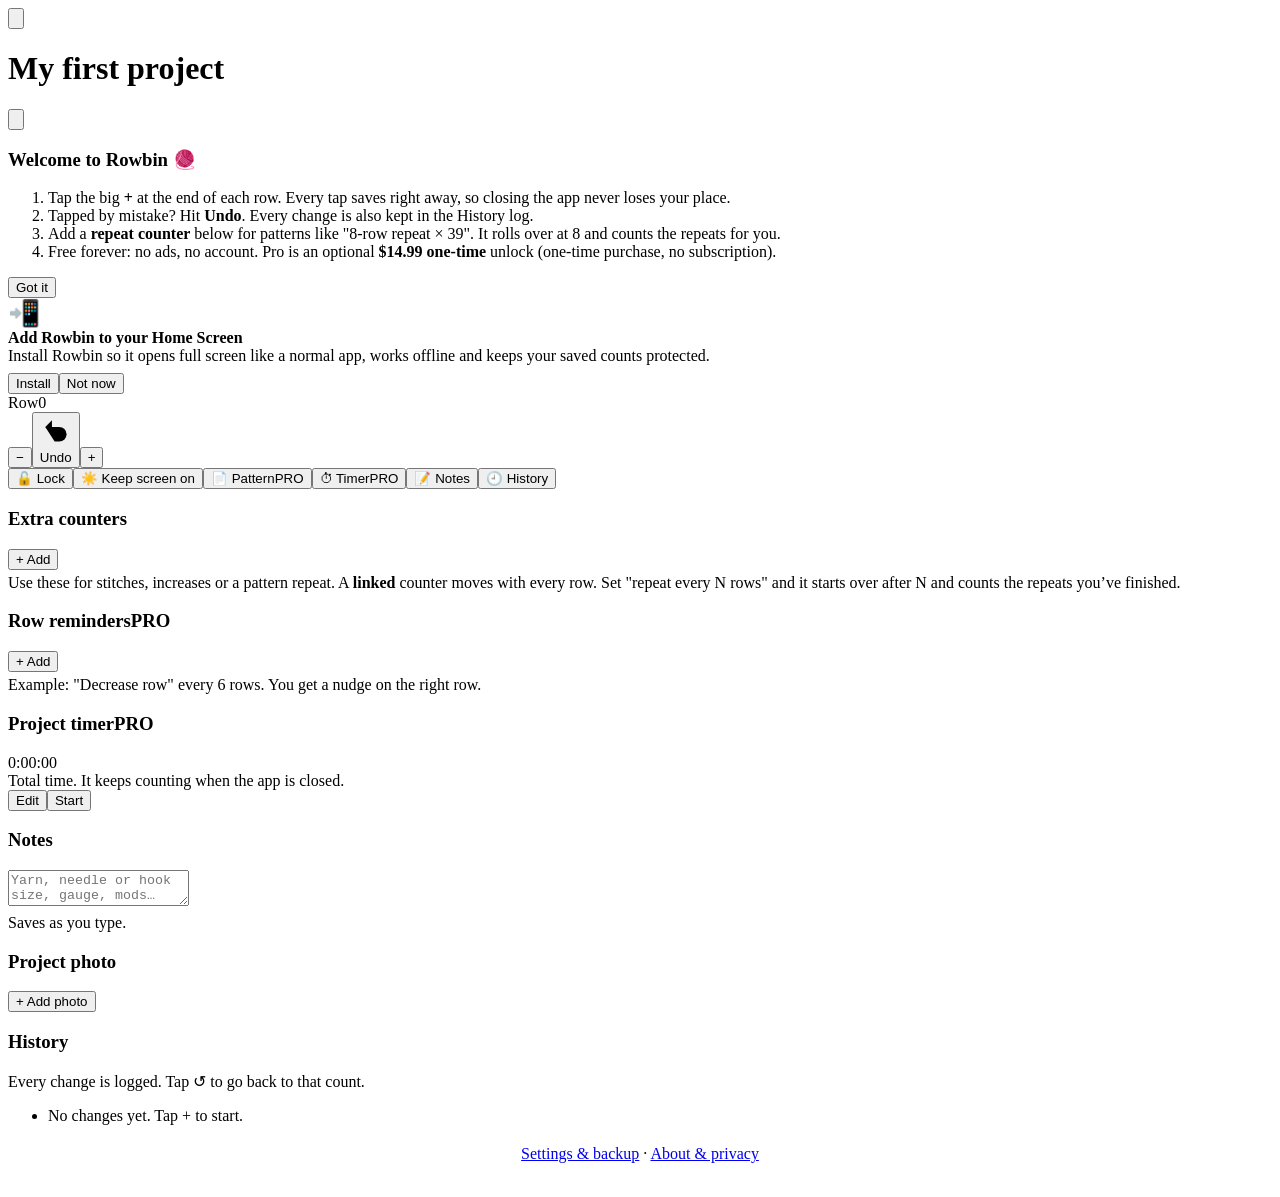
==== index.html @ c2abca5d "v1.3.3: Pro price $14.99, one-time purchase, no subscription" ====
<!doctype html>
<html lang="en">
<head>
  <meta charset="utf-8">
  <meta name="viewport" content="width=device-width, initial-scale=1, viewport-fit=cover">
  <title>Rowbin: Free Row Counter for Knitting &amp; Crochet, No Ads</title>
  <meta name="description" content="Free knitting and crochet row counter in your phone browser. No ads, no account, no subscription. Saves every tap and works offline.">
  <link rel="canonical" href="https://pocketappstudio.github.io/rowbin/">
  <meta property="og:type" content="website">
  <meta property="og:site_name" content="Rowbin">
  <meta property="og:url" content="https://pocketappstudio.github.io/rowbin/">
  <meta property="og:title" content="Rowbin: Free Row Counter for Knitting &amp; Crochet">
  <meta property="og:description" content="A free row counter that saves every tap, works offline and never shows ads. Pro is $14.99, a one-time purchase, no subscription.">
  <meta property="og:image" content="https://pocketappstudio.github.io/rowbin/og-image.png">
  <meta property="og:image:type" content="image/png">
  <meta property="og:image:width" content="1080">
  <meta property="og:image:height" content="1080">
  <meta property="og:image:alt" content="Rowbin row counter on a phone showing a big tap button and row count">
  <meta name="twitter:card" content="summary_large_image">
  <meta name="theme-color" content="#B5523B">
  <meta name="apple-mobile-web-app-capable" content="yes">
  <meta name="mobile-web-app-capable" content="yes">
  <meta name="apple-mobile-web-app-title" content="Rowbin">
  <meta name="apple-mobile-web-app-status-bar-style" content="default">
  <meta name="format-detection" content="telephone=no">
  <link rel="manifest" href="manifest.webmanifest">
  <link rel="icon" href="icons/icon.svg" type="image/svg+xml">
  <link rel="icon" href="icons/favicon-32.png" sizes="32x32" type="image/png">
  <link rel="apple-touch-icon" href="icons/apple-touch-icon.png">
  <link rel="stylesheet" href="styles.css">
</head>
<body>
  <div id="app" aria-live="off">
    <!-- Static intro for link previews & crawlers. The app replaces this as soon as it starts. -->
    <main class="wrap seo-intro" style="padding-top:40px;text-align:center">
      <img src="icons/icon-192.png" alt="Rowbin icon" width="88" height="88" style="border-radius:22px">
      <h1>Rowbin: Free Row Counter for Knitting &amp; Crochet</h1>
      <p>Rowbin is a free row counter for knitting and crochet that runs in your phone's browser. No ads, no account, no subscription. It saves your count on every tap, works offline, keeps your screen awake, and has undo, a repeat counter, notes and backup export. Two projects are free forever. Rowbin Pro is $14.99, a one-time purchase, no subscription, and adds a PDF pattern viewer with a line that follows your row, unlimited projects, "every N rows" reminders, a timer and dark mode.</p>
      <p><a href="privacy.html">Privacy</a></p>
    </main>
  </div>
  <div id="sheet-root"></div>
  <div id="toast" role="status" aria-live="polite"></div>
  <!-- iOS haptic helper (Safari 18+ fires a light tap when a switch toggles) -->
  <label id="hx-label" for="hx" aria-hidden="true" style="position:absolute;left:-9999px;top:0;width:1px;height:1px;overflow:hidden"><input type="checkbox" id="hx" switch tabindex="-1"></label>
  <noscript><p style="padding:24px;font-family:sans-serif">Rowbin needs JavaScript turned on.</p></noscript>
  <script src="config.js"></script>
  <script src="app.js"></script>
</body>
</html>
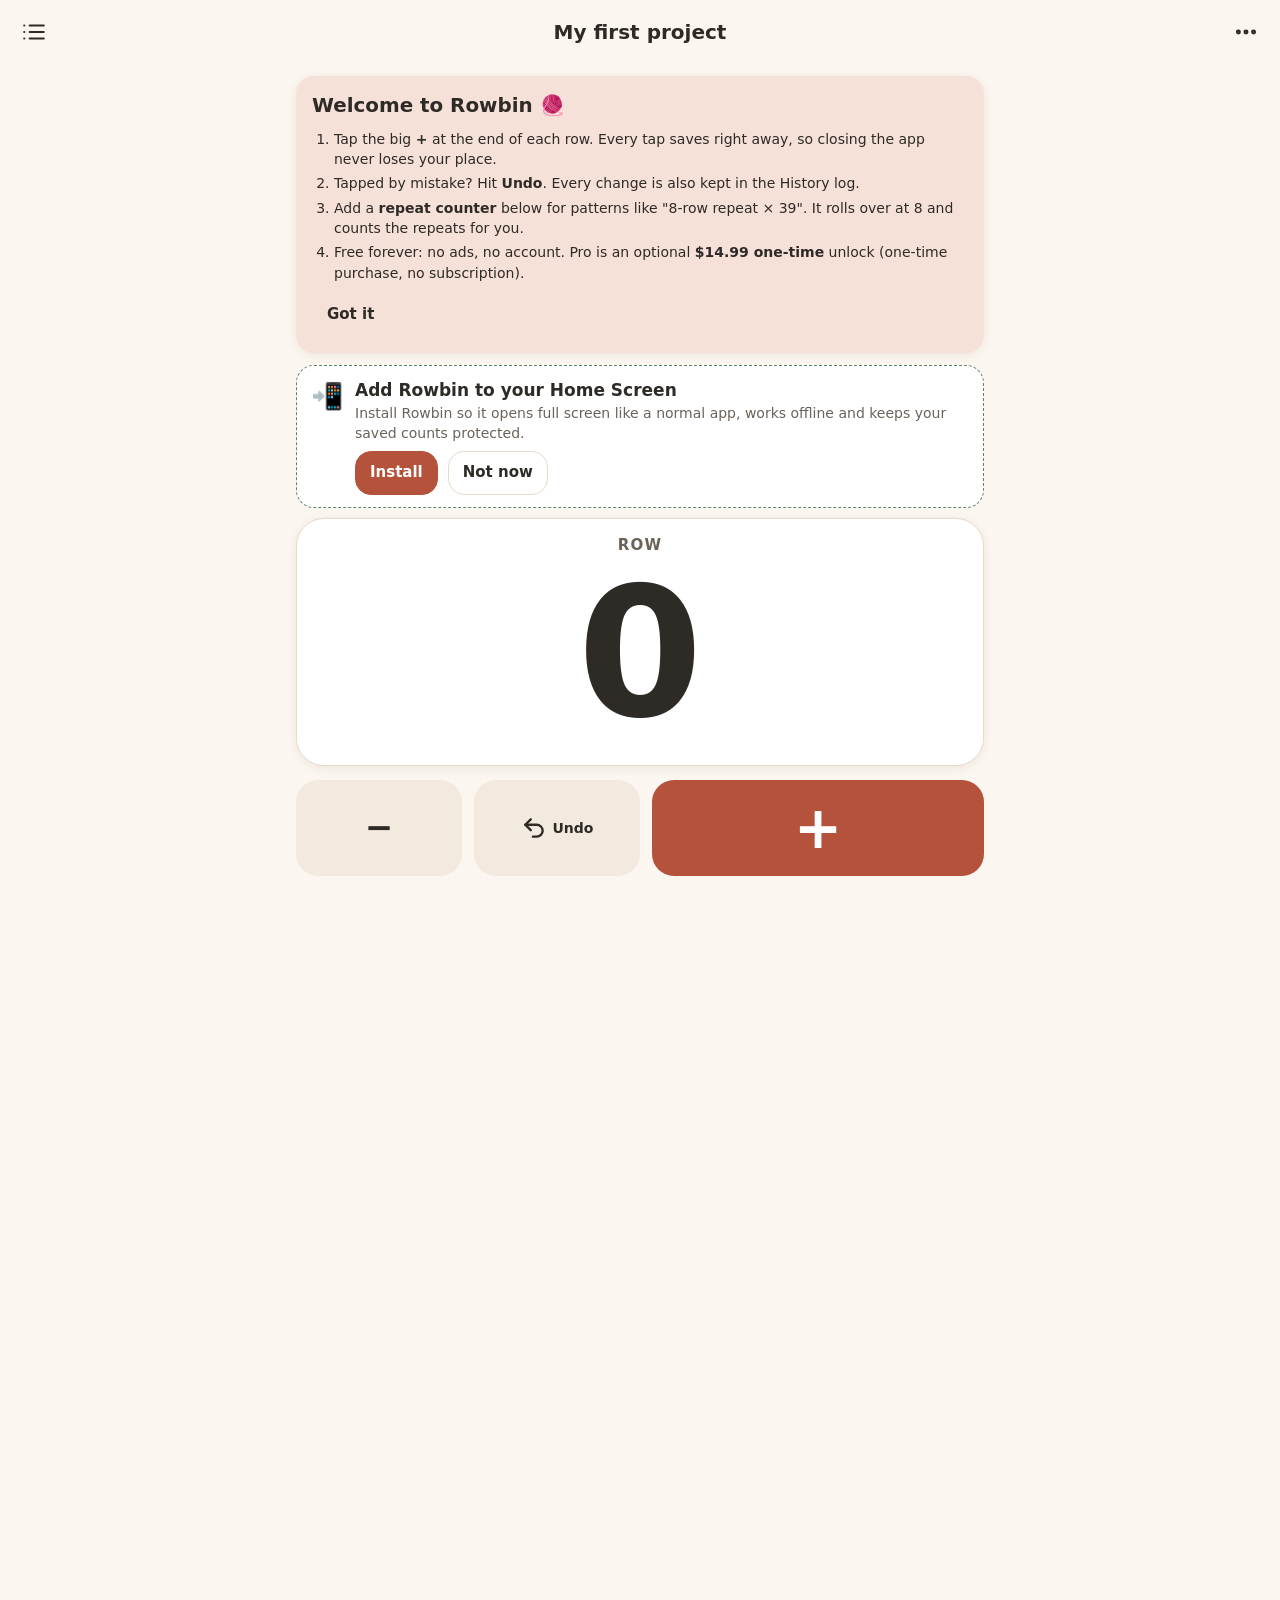
==== commit e1ba4a5f: "v1.3.4: remove Pro row reminders feature; old saved reminders are ignored" ====
--- a/index.html
+++ b/index.html
@@ -35,7 +35,7 @@
     <main class="wrap seo-intro" style="padding-top:40px;text-align:center">
       <img src="icons/icon-192.png" alt="Rowbin icon" width="88" height="88" style="border-radius:22px">
       <h1>Rowbin: Free Row Counter for Knitting &amp; Crochet</h1>
-      <p>Rowbin is a free row counter for knitting and crochet that runs in your phone's browser. No ads, no account, no subscription. It saves your count on every tap, works offline, keeps your screen awake, and has undo, a repeat counter, notes and backup export. Two projects are free forever. Rowbin Pro is $14.99, a one-time purchase, no subscription, and adds a PDF pattern viewer with a line that follows your row, unlimited projects, "every N rows" reminders, a timer and dark mode.</p>
+      <p>Rowbin is a free row counter for knitting and crochet that runs in your phone's browser. No ads, no account, no subscription. It saves your count on every tap, works offline, keeps your screen awake, and has undo, a repeat counter, notes and backup export. Two projects are free forever. Rowbin Pro is $14.99, a one-time purchase, no subscription, and adds a PDF pattern viewer with a line that follows your row, unlimited projects, a timer and dark mode.</p>
       <p><a href="privacy.html">Privacy</a></p>
     </main>
   </div>
--- a/styles.css
+++ b/styles.css
@@ -0,0 +1,164 @@
+:root{
+  --bg:#FBF6EF; --surface:#FFFFFF; --surface2:#F3EADF; --text:#2E2A26; --muted:#6B625A;
+  --primary:#B5523B; --primary-ink:#FFFFFF; --primary-soft:#F6E1D9; --accent:#5E8466;
+  --border:#E6DACB; --danger:#A23B2C; --hl:rgba(255,213,79,.38); --hl-edge:#E0A800;
+  --shadow:0 2px 10px rgba(60,40,20,.08); --radius:18px;
+  --safe-t:env(safe-area-inset-top,0px); --safe-b:env(safe-area-inset-bottom,0px);
+  --safe-l:env(safe-area-inset-left,0px); --safe-r:env(safe-area-inset-right,0px);
+  color-scheme:light;
+}
+[data-theme="night"]{--bg:#1B1917;--surface:#26231F;--surface2:#302C27;--text:#F3ECE3;--muted:#B9AEA2;--primary:#E58A6F;--primary-ink:#1B1917;--primary-soft:#3A2B25;--accent:#8FBF98;--border:#3B3631;--danger:#F08A7A;--hl:rgba(255,213,79,.28);--shadow:none;color-scheme:dark}
+[data-theme="sage"]{--bg:#F2F5EF;--surface:#FFFFFF;--surface2:#E3EBDF;--text:#25302A;--muted:#5C6B60;--primary:#4F7A5A;--primary-soft:#DCE9DE;--accent:#B5523B;--border:#D3DECF}
+[data-theme="berry"]{--bg:#FAF3F6;--surface:#FFFFFF;--surface2:#F1E1E9;--text:#33232B;--muted:#6E5763;--primary:#9C3D6B;--primary-soft:#F3DCE7;--accent:#5E8466;--border:#E8D3DE}
+[data-theme="ocean"]{--bg:#F1F5F8;--surface:#FFFFFF;--surface2:#DFE8EF;--text:#1F2B33;--muted:#56656F;--primary:#2F6690;--primary-soft:#DAE7F1;--accent:#B5523B;--border:#CFDCE6}
+*{box-sizing:border-box;-webkit-tap-highlight-color:transparent}
+html,body{margin:0;height:100%;background:var(--bg);color:var(--text)}
+html,body{overflow-x:hidden}
+body{font-family:ui-rounded,"SF Pro Rounded",system-ui,-apple-system,"Segoe UI",Roboto,"Helvetica Neue",Arial,sans-serif;font-size:17px;line-height:1.45;-webkit-text-size-adjust:100%;overscroll-behavior-y:none}
+button,input,textarea,select{font:inherit;color:inherit}
+button{cursor:pointer;touch-action:manipulation}
+a{color:var(--primary)}
+:focus-visible{outline:3px solid var(--primary);outline-offset:2px}
+.sr-only{position:absolute;width:1px;height:1px;overflow:hidden;clip:rect(0 0 0 0);white-space:nowrap}
+#app{min-height:100%;padding:calc(var(--safe-t)) calc(var(--safe-r)) calc(var(--safe-b)) calc(var(--safe-l))}
+
+/* top bar */
+.bar{position:sticky;top:0;z-index:5;display:flex;align-items:center;gap:6px;padding:8px 10px;background:var(--bg);min-height:60px}
+.bar h1{flex:1;margin:0;font-size:20px;font-weight:700;white-space:nowrap;overflow:hidden;text-overflow:ellipsis;text-align:center}
+.bar .brand{display:flex;align-items:center;gap:8px;flex:1;justify-content:flex-start;font-size:22px}
+.bar .brand img{width:30px;height:30px;border-radius:8px}
+.icon-btn{min-width:48px;height:48px;border-radius:14px;border:0;background:transparent;display:inline-flex;align-items:center;justify-content:center;font-size:22px;padding:0 10px}
+.icon-btn:active{background:var(--surface2)}
+.icon-btn svg{width:26px;height:26px;stroke:currentColor;fill:none;stroke-width:2;stroke-linecap:round;stroke-linejoin:round}
+.wrap{max-width:720px;margin:0 auto;padding:0 16px 32px}
+
+/* buttons */
+.btn{min-height:52px;border-radius:16px;border:1.5px solid var(--border);background:var(--surface);padding:12px 18px;font-weight:600;display:inline-flex;align-items:center;justify-content:center;gap:8px;text-decoration:none;color:var(--text)}
+.btn:active{transform:scale(.98)}
+.btn.primary{background:var(--primary);color:var(--primary-ink);border-color:var(--primary)}
+.btn.soft{background:var(--primary-soft);border-color:transparent;color:var(--text)}
+.btn.danger{color:var(--danger)}
+.btn.block{width:100%}
+.btn.small{min-height:44px;padding:8px 14px;font-size:15px}
+.row{display:flex;gap:10px;align-items:center}
+.row.wrap-row{flex-wrap:wrap}
+.grow{flex:1}
+
+/* cards */
+.card{background:var(--surface);border:1px solid var(--border);border-radius:var(--radius);padding:16px;box-shadow:var(--shadow);margin:12px 0}
+.card h2,.card h3{margin:0 0 8px}
+.muted{color:var(--muted)}
+.small{font-size:14px}
+.pill{display:inline-block;padding:3px 10px;border-radius:999px;background:var(--primary-soft);color:var(--text);font-size:13px;font-weight:600}
+.pro-tag{display:inline-block;margin-left:6px;padding:1px 7px;border-radius:7px;background:var(--primary);color:var(--primary-ink);font-size:11px;font-weight:800;letter-spacing:.04em;vertical-align:middle}
+
+/* project list */
+.plist{list-style:none;padding:0;margin:0}
+.pitem{display:flex;gap:14px;align-items:center;background:var(--surface);border:1px solid var(--border);border-radius:var(--radius);padding:12px;margin:10px 0;box-shadow:var(--shadow);width:100%;text-align:left}
+.thumb{width:64px;height:64px;border-radius:14px;background:var(--surface2);flex:none;display:flex;align-items:center;justify-content:center;font-size:28px;overflow:hidden}
+.thumb img{width:100%;height:100%;object-fit:cover}
+.pitem .name{font-weight:700;font-size:18px}
+.pitem .count{font-size:30px;font-weight:800;color:var(--primary);min-width:64px;text-align:right;font-variant-numeric:tabular-nums}
+.progress{height:8px;border-radius:99px;background:var(--surface2);overflow:hidden;margin-top:6px}
+.progress>i{display:block;height:100%;background:var(--accent);border-radius:99px}
+
+/* counter screen */
+.counter-screen{display:flex;flex-direction:column;min-height:calc(100vh - var(--safe-t) - var(--safe-b));min-height:calc(100dvh - var(--safe-t) - var(--safe-b))}
+.counter-main{flex:1;display:flex;flex-direction:column;padding:0 16px 12px;max-width:720px;width:100%;margin:0 auto}
+.count-area{flex:1;min-height:200px;display:flex;flex-direction:column;align-items:center;justify-content:center;border-radius:28px;background:var(--surface);border:1px solid var(--border);box-shadow:var(--shadow);position:relative;user-select:none;-webkit-user-select:none;padding:16px;border-width:1px;width:100%}
+button.count-area{cursor:pointer}
+.count-area .label{font-size:15px;font-weight:700;letter-spacing:.08em;text-transform:uppercase;color:var(--muted)}
+.count-num{font-size:clamp(88px,30vw,180px);font-weight:800;line-height:1;font-variant-numeric:tabular-nums;color:var(--text);margin:6px 0}
+.count-area .sub{color:var(--muted);font-size:16px;text-align:center}
+.count-area.locked{opacity:.75}
+.bump{animation:bump .18s ease-out}
+@keyframes bump{50%{transform:scale(1.06)}}
+.controls{display:grid;grid-template-columns:1fr 1fr 2fr;gap:12px;margin-top:14px;margin-bottom:6px}
+.ctl{border:0;border-radius:22px;min-height:76px;font-size:20px;font-weight:700;display:flex;align-items:center;justify-content:center;gap:6px;background:var(--surface2);color:var(--text)}
+.ctl.plus{background:var(--primary);color:var(--primary-ink);font-size:58px;font-weight:600;min-height:96px}
+.ctl.minus{font-size:34px}
+.ctl:active{transform:scale(.97)}
+.ctl:disabled{opacity:.45}
+.ctl svg{width:26px;height:26px;stroke:currentColor;fill:none;stroke-width:2.2;stroke-linecap:round;stroke-linejoin:round}
+.toolrow{display:flex;max-width:100%;min-width:0;gap:8px;overflow-x:auto;padding:6px 0 4px;scrollbar-width:none}
+.toolrow::-webkit-scrollbar{display:none}
+.chip{flex:none;min-height:46px;padding:8px 14px;border-radius:999px;border:1.5px solid var(--border);background:var(--surface);font-weight:600;font-size:15px;display:inline-flex;align-items:center;gap:6px}
+.chip[aria-pressed="true"]{background:var(--primary-soft);border-color:var(--primary)}
+.section{max-width:720px;width:100%;min-width:0;margin:0 auto;padding:0 16px}
+.ctr{display:flex;align-items:center;gap:10px;background:var(--surface);border:1px solid var(--border);border-radius:var(--radius);padding:10px 12px;margin:10px 0}
+.ctr .cname{font-weight:700}
+.ctr .cval{font-size:30px;font-weight:800;font-variant-numeric:tabular-nums;min-width:56px;text-align:center}
+.ctr .cbtn{width:52px;height:52px;border-radius:16px;border:0;background:var(--surface2);font-size:26px;font-weight:700}
+.ctr .cbtn.plus{background:var(--primary-soft)}
+.timer-val{font-size:28px;font-weight:800;font-variant-numeric:tabular-nums}
+textarea{width:100%;min-height:140px;border-radius:14px;border:1.5px solid var(--border);background:var(--surface);padding:12px;resize:vertical}
+input[type=text],input[type=number],input[type=url],select{width:100%;min-height:50px;border-radius:14px;border:1.5px solid var(--border);background:var(--surface);padding:10px 12px}
+label.field{display:block;margin:12px 0}
+label.field>span{display:block;font-weight:600;margin-bottom:6px;font-size:15px}
+.seg{display:flex;background:var(--surface2);border-radius:14px;padding:4px;gap:4px}
+.seg button{flex:1;min-height:44px;border:0;border-radius:11px;background:transparent;font-weight:600}
+.seg button[aria-pressed="true"]{background:var(--surface);box-shadow:var(--shadow)}
+.switch-row{display:flex;align-items:center;gap:12px;min-height:56px;border-bottom:1px solid var(--border)}
+.switch-row:last-child{border-bottom:0}
+.switch-row .grow{padding:6px 0}
+.toggle{width:58px;height:34px;border-radius:99px;border:0;background:var(--border);position:relative;flex:none}
+.toggle::after{content:"";position:absolute;top:3px;left:3px;width:28px;height:28px;border-radius:50%;background:#fff;transition:left .15s;box-shadow:0 1px 3px rgba(0,0,0,.2)}
+.toggle[aria-checked="true"]{background:var(--accent)}
+.toggle[aria-checked="true"]::after{left:27px}
+.photo-big{width:100%;max-height:320px;object-fit:cover;border-radius:16px;display:block}
+.history{list-style:none;margin:0;padding:0;max-height:300px;overflow:auto}
+.history li{display:flex;justify-content:space-between;gap:10px;padding:8px 2px;border-bottom:1px solid var(--border);font-size:15px}
+.tips{background:var(--primary-soft);border:0}
+.tips ol{margin:6px 0 10px;padding-left:22px}
+.tips li{margin:4px 0}
+.banner{display:flex;gap:12px;align-items:flex-start;background:var(--surface);border:1.5px dashed var(--accent);border-radius:var(--radius);padding:12px 14px;margin:10px 0}
+.themes{display:grid;grid-template-columns:repeat(auto-fill,minmax(96px,1fr));gap:10px}
+.theme-swatch{border:2px solid var(--border);border-radius:16px;padding:10px;min-height:76px;text-align:left;font-weight:600;font-size:14px}
+.theme-swatch[aria-pressed="true"]{border-color:var(--primary);box-shadow:0 0 0 2px var(--primary)}
+.theme-swatch i{display:block;height:22px;border-radius:8px;margin-bottom:6px}
+table.compare{width:100%;border-collapse:collapse;font-size:15px}
+table.compare td,table.compare th{padding:9px 6px;border-bottom:1px solid var(--border);text-align:left;vertical-align:top}
+table.compare th:not(:first-child),table.compare td:not(:first-child){text-align:center;width:64px}
+.hero{text-align:center;padding:10px 0 4px}
+.hero img{width:88px;height:88px;border-radius:22px;box-shadow:var(--shadow)}
+.hero h2{font-size:30px;margin:12px 0 4px}
+.hero p{margin:4px 0;color:var(--muted)}
+
+/* sheets / modal */
+.sheet-backdrop{position:fixed;inset:0;background:rgba(20,14,10,.45);z-index:50;display:flex;align-items:flex-end;justify-content:center;animation:fade .15s}
+.sheet{background:var(--bg);width:100%;max-width:640px;max-height:92vh;max-height:92dvh;overflow:auto;border-radius:24px 24px 0 0;padding:10px 18px calc(22px + var(--safe-b));box-shadow:0 -10px 40px rgba(0,0,0,.2);animation:up .2s ease-out}
+.sheet .grab{width:44px;height:5px;border-radius:9px;background:var(--border);margin:4px auto 10px}
+.sheet h2{margin:4px 0 10px;font-size:22px}
+@keyframes up{from{transform:translateY(40px);opacity:.4}}
+@keyframes fade{from{opacity:0}}
+#toast{position:fixed;left:50%;bottom:calc(24px + var(--safe-b));transform:translateX(-50%) translateY(20px);background:var(--text);color:var(--bg);padding:12px 18px;border-radius:14px;font-weight:600;opacity:0;pointer-events:none;transition:all .2s;z-index:60;max-width:90vw;text-align:center}
+#toast.show{opacity:1;transform:translateX(-50%) translateY(0)}
+
+/* pattern viewer */
+.viewer{position:fixed;inset:0;z-index:45;background:var(--surface2);display:flex;flex-direction:column}
+.viewer .vbar{display:flex;align-items:center;gap:4px;padding:calc(6px + var(--safe-t)) 8px 6px;background:var(--bg);border-bottom:1px solid var(--border)}
+.viewer .vbar .title{flex:1;font-weight:700;overflow:hidden;white-space:nowrap;text-overflow:ellipsis}
+.vscroll{flex:1;overflow:auto;-webkit-overflow-scrolling:touch;position:relative}
+.vcontent{position:relative;margin:0 auto;transform-origin:top left}
+.vcontent canvas,.vcontent img{display:block;width:100%;height:auto;background:#fff;margin:0 0 8px;box-shadow:0 1px 4px rgba(0,0,0,.15)}
+.hl{position:absolute;left:0;right:0;background:var(--hl);border-top:2px solid var(--hl-edge);border-bottom:2px solid var(--hl-edge);touch-action:none;cursor:ns-resize}
+.hl .grip{position:absolute;left:0;opacity:.9;top:50%;transform:translateY(-50%);width:34px;height:44px;border-radius:12px;background:var(--hl-edge);color:#000;display:flex;align-items:center;justify-content:center;font-weight:800;box-shadow:0 2px 6px rgba(0,0,0,.25)}
+.viewer .vfoot{display:flex;align-items:center;gap:8px;padding:8px 10px calc(8px + var(--safe-b));background:var(--bg);border-top:1px solid var(--border)}
+.viewer .vfoot .vcount{font-size:28px;font-weight:800;min-width:64px;text-align:center;font-variant-numeric:tabular-nums}
+.viewer .vfoot .ctl{min-height:56px;flex:1;font-size:26px}
+.viewer .vfoot .ctl.plus{min-height:56px;font-size:30px}
+
+/* landscape: counter on left, controls on right */
+@media (orientation:landscape) and (max-height:560px){
+  .counter-main{flex-direction:row;gap:14px;align-items:stretch}
+  .count-area{min-height:0}
+  .count-num{font-size:clamp(72px,22vh,150px)}
+  .controls{grid-template-columns:1fr 1fr;grid-template-rows:2fr 1fr;width:44%;margin:0;align-content:stretch}
+  .controls .plus{grid-column:1 / span 2;grid-row:1;min-height:0}
+  .controls .minus,.controls .undo{min-height:56px}
+  .bar{min-height:52px;padding:4px 10px}
+  #tips,#install-banner{display:none}
+  .counter-screen{min-height:100vh;min-height:100dvh}
+}
+@media (min-width:900px){ .count-num{font-size:180px} }
+@media (prefers-reduced-motion:reduce){ *{animation:none!important;transition:none!important} }
